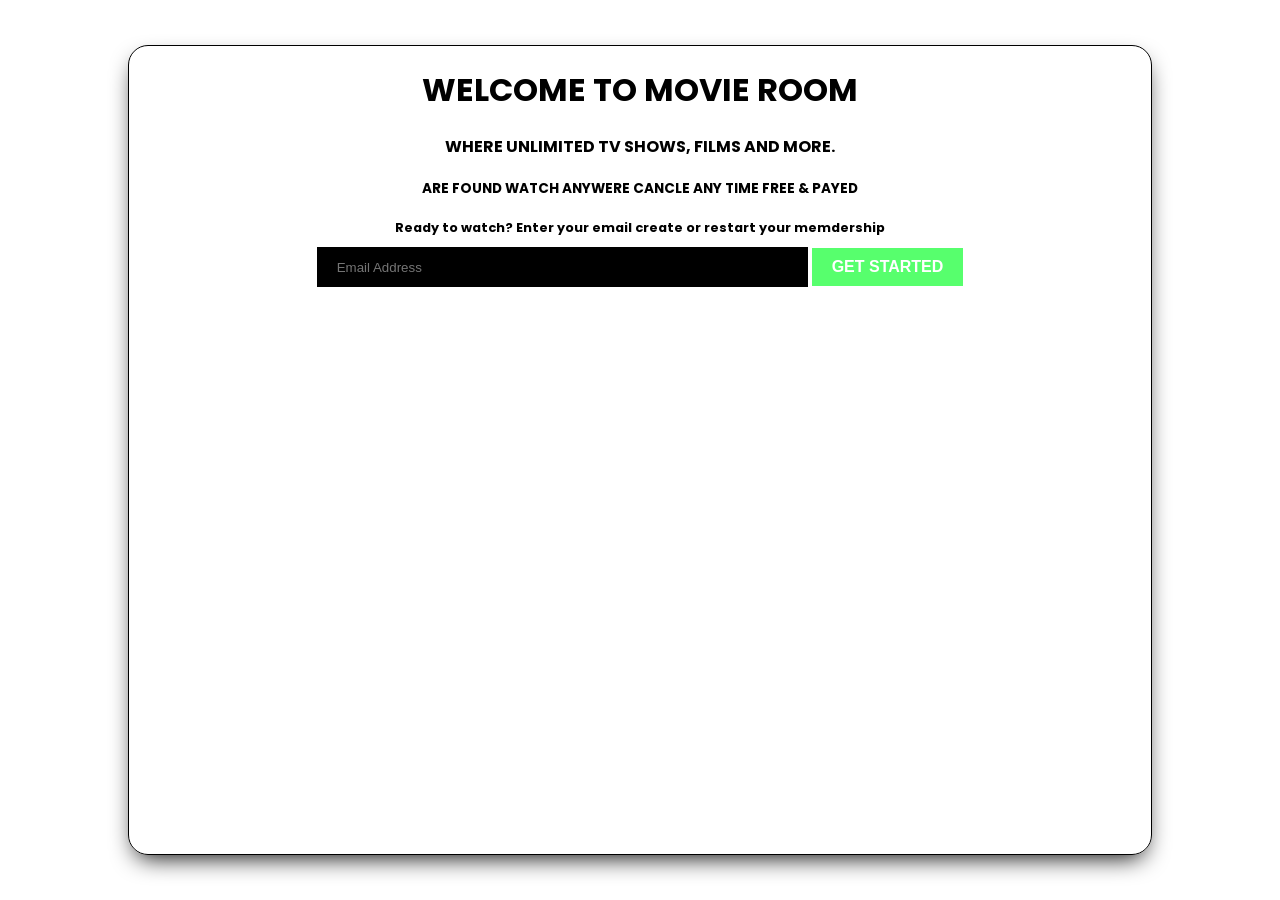
==== index.html @ cb878e0a "Add files via upload" ====
<!DOCTYPE html>
<html lang="en">
<head>
    <meta charset="UTF-8">
    <meta name="viewport" content="width=device-width, initial-scale=1.0">
    <link rel="stylesheet" href="style.css">
    <link rel="stylesheet" href="https://cdnjs.cloudflare.com/ajax/libs/font-awesome/6.7.2/css/all.min.css" integrity="sha512-Evv84Mr4kqVGRNSgIGL/F/aIDqQb7xQ2vcrdIwxfjThSH8CSR7PBEakCr51Ck+w+/U6swU2Im1vVX0SVk9ABhg==" crossorigin="anonymous" referrerpolicy="no-referrer" />
    <title>MOVIE ROOM</title>
</head>
<body>
    <header>
        <h1>WELCOME TO MOVIE ROOM</h1>
        <H2>WHERE UNLIMITED TV SHOWS, FILMS AND MORE.</H2>
        <h3>ARE FOUND   WATCH ANYWERE CANCLE ANY TIME FREE & PAYED</h3>
    <h4>Ready to watch? Enter your email create or restart your memdership</h4>
       <div ClassName="email_input">
        <input type="email"
        placeholder="Email Address"
        />
        <BUtton className="email_button">GET STARTED</BUtton>
       </div>
   
    </header>
</body>
</html>
---- style.css ----
@import url('https://fonts.googleapis.com/css2?family=Poppins:ital,wght@0,100;0,200;0,300;0,400;0,500;0,600;0,700;0,800;0,900;1,100;1,200;1,300;1,400;1,500;1,600;1,700;1,800;1,900&display=swap');
*{
    padding:0;
    margin:0;
    box-sizing: border-box;
}

body{
    width: 100%;
    height: 100vh;
    background-color:#ffffff ;
    font-family: 'poppins',sans-serif;
    display: flex;
    align-items: center;
    justify-content: center;
}
 
header {
    position: relative;
width: 80%;
height: 90%;
border: 1px solid #000000;
border-radius: 20px;
overflow: hidden;
box-shadow: 0px 10px 25px -8px #000;
justify-content: center;
text-align: center;
margin-left: auto;
margin-right: auto;
padding: 20px;
}

h1{
    font-size: 2rem;
    margin-bottom: 20px;
}

h2{
    font-size: 1rem;
    margin-bottom: 20px;
    top: 10%;
color: #000000;
}

h3{
    font-size: 0.85rem;
    margin-bottom: 20px;
    top: 5%;
color: #000000;
}

h4{
    font-size: 0.80rem;
    margin-bottom: 10px;
    top: 3%;
color: #000000;
}

input{
    padding: 20px;
    outline-width: 0;
    height: 10px;
    width: 50%;
    border: none;
    max-width: 600px;
    color: #ffffff;
    background-color: black;
}

button{
padding: 10px 20px;
font-size: 1rem;
color: #ffffff;
background-color: rgba(0, 255, 34, 0.658);
border: none;
font-weight: 600;
cursor: pointer;
}

button:hover{
    color: red;
    background-color: rgb(3, 110, 3);
    transition: 0.6s;
    border: none;
}
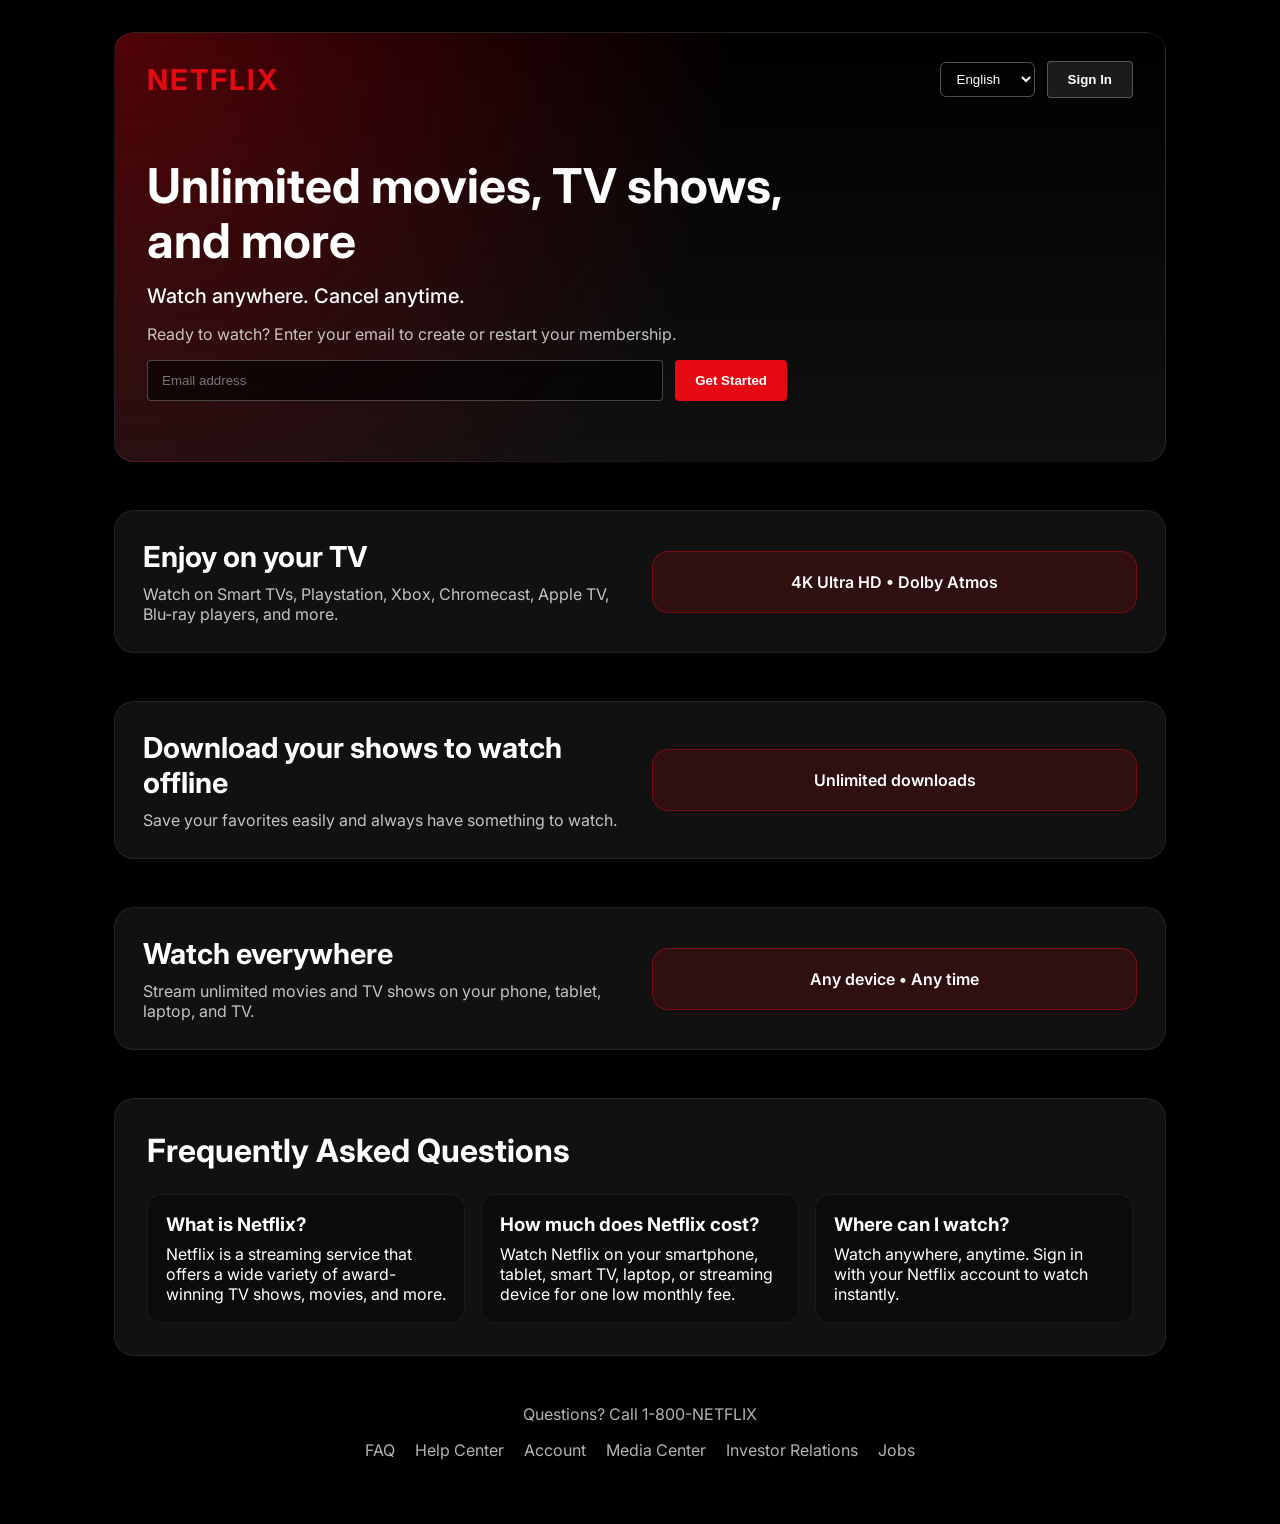
==== commit 89d25b6e: "Create Netflix landing page" ====
--- a/index.html
+++ b/index.html
@@ -1,25 +1,88 @@
-<!DOCTYPE html>
-<html lang="en">
-<head>
-    <meta charset="UTF-8">
-    <meta name="viewport" content="width=device-width, initial-scale=1.0">
-    <link rel="stylesheet" href="style.css">
-    <link rel="stylesheet" href="https://cdnjs.cloudflare.com/ajax/libs/font-awesome/6.7.2/css/all.min.css" integrity="sha512-Evv84Mr4kqVGRNSgIGL/F/aIDqQb7xQ2vcrdIwxfjThSH8CSR7PBEakCr51Ck+w+/U6swU2Im1vVX0SVk9ABhg==" crossorigin="anonymous" referrerpolicy="no-referrer" />
-    <title>MOVIE ROOM</title>
-</head>
-<body>
-    <header>
-        <h1>WELCOME TO MOVIE ROOM</h1>
-        <H2>WHERE UNLIMITED TV SHOWS, FILMS AND MORE.</H2>
-        <h3>ARE FOUND   WATCH ANYWERE CANCLE ANY TIME FREE & PAYED</h3>
-    <h4>Ready to watch? Enter your email create or restart your memdership</h4>
-       <div ClassName="email_input">
-        <input type="email"
-        placeholder="Email Address"
-        />
-        <BUtton className="email_button">GET STARTED</BUtton>
-       </div>
-   
-    </header>
-</body>
-</html>+<!DOCTYPE html>
+<html lang="en">
+<head>
+    <meta charset="UTF-8">
+    <meta name="viewport" content="width=device-width, initial-scale=1.0">
+    <link rel="stylesheet" href="style.css">
+    <title>Netflix - Watch TV Shows Online, Watch Movies Online</title>
+</head>
+<body>
+    <div class="page">
+        <header class="hero">
+            <nav class="nav">
+                <div class="logo">NETFLIX</div>
+                <div class="nav-actions">
+                    <select aria-label="Select language">
+                        <option>English</option>
+                        <option>Español</option>
+                    </select>
+                    <button class="btn secondary">Sign In</button>
+                </div>
+            </nav>
+            <div class="hero-content">
+                <h1>Unlimited movies, TV shows, and more</h1>
+                <p class="subtitle">Watch anywhere. Cancel anytime.</p>
+                <p class="cta-text">Ready to watch? Enter your email to create or restart your membership.</p>
+                <div class="cta">
+                    <input type="email" placeholder="Email address" />
+                    <button class="btn primary">Get Started</button>
+                </div>
+            </div>
+        </header>
+
+        <section class="feature">
+            <div>
+                <h2>Enjoy on your TV</h2>
+                <p>Watch on Smart TVs, Playstation, Xbox, Chromecast, Apple TV, Blu-ray players, and more.</p>
+            </div>
+            <div class="feature-card">4K Ultra HD • Dolby Atmos</div>
+        </section>
+
+        <section class="feature reverse">
+            <div>
+                <h2>Download your shows to watch offline</h2>
+                <p>Save your favorites easily and always have something to watch.</p>
+            </div>
+            <div class="feature-card">Unlimited downloads</div>
+        </section>
+
+        <section class="feature">
+            <div>
+                <h2>Watch everywhere</h2>
+                <p>Stream unlimited movies and TV shows on your phone, tablet, laptop, and TV.</p>
+            </div>
+            <div class="feature-card">Any device • Any time</div>
+        </section>
+
+        <section class="faq">
+            <h2>Frequently Asked Questions</h2>
+            <div class="faq-grid">
+                <article>
+                    <h3>What is Netflix?</h3>
+                    <p>Netflix is a streaming service that offers a wide variety of award-winning TV shows, movies, and more.</p>
+                </article>
+                <article>
+                    <h3>How much does Netflix cost?</h3>
+                    <p>Watch Netflix on your smartphone, tablet, smart TV, laptop, or streaming device for one low monthly fee.</p>
+                </article>
+                <article>
+                    <h3>Where can I watch?</h3>
+                    <p>Watch anywhere, anytime. Sign in with your Netflix account to watch instantly.</p>
+                </article>
+            </div>
+        </section>
+
+        <footer class="footer">
+            <p>Questions? Call 1-800-NETFLIX</p>
+            <div class="footer-links">
+                <a href="#">FAQ</a>
+                <a href="#">Help Center</a>
+                <a href="#">Account</a>
+                <a href="#">Media Center</a>
+                <a href="#">Investor Relations</a>
+                <a href="#">Jobs</a>
+            </div>
+        </footer>
+    </div>
+</body>
+</html>
--- a/style.css
+++ b/style.css
@@ -1,85 +1,217 @@
-@import url('https://fonts.googleapis.com/css2?family=Poppins:ital,wght@0,100;0,200;0,300;0,400;0,500;0,600;0,700;0,800;0,900;1,100;1,200;1,300;1,400;1,500;1,600;1,700;1,800;1,900&display=swap');
-*{
-    padding:0;
-    margin:0;
-    box-sizing: border-box;
-}
-
-body{
-    width: 100%;
-    height: 100vh;
-    background-color:#ffffff ;
-    font-family: 'poppins',sans-serif;
-    display: flex;
-    align-items: center;
-    justify-content: center;
-}
- 
-header {
-    position: relative;
-width: 80%;
-height: 90%;
-border: 1px solid #000000;
-border-radius: 20px;
-overflow: hidden;
-box-shadow: 0px 10px 25px -8px #000;
-justify-content: center;
-text-align: center;
-margin-left: auto;
-margin-right: auto;
-padding: 20px;
-}
-
-h1{
-    font-size: 2rem;
-    margin-bottom: 20px;
-}
-
-h2{
-    font-size: 1rem;
-    margin-bottom: 20px;
-    top: 10%;
-color: #000000;
-}
-
-h3{
-    font-size: 0.85rem;
-    margin-bottom: 20px;
-    top: 5%;
-color: #000000;
-}
-
-h4{
-    font-size: 0.80rem;
-    margin-bottom: 10px;
-    top: 3%;
-color: #000000;
-}
-
-input{
-    padding: 20px;
-    outline-width: 0;
-    height: 10px;
-    width: 50%;
-    border: none;
-    max-width: 600px;
-    color: #ffffff;
-    background-color: black;
-}
-
-button{
-padding: 10px 20px;
-font-size: 1rem;
-color: #ffffff;
-background-color: rgba(0, 255, 34, 0.658);
-border: none;
-font-weight: 600;
-cursor: pointer;
-}
-
-button:hover{
-    color: red;
-    background-color: rgb(3, 110, 3);
-    transition: 0.6s;
-    border: none;
-}+@import url('https://fonts.googleapis.com/css2?family=Inter:wght@300;400;500;600;700&display=swap');
+
+* {
+    margin: 0;
+    padding: 0;
+    box-sizing: border-box;
+}
+
+body {
+    font-family: 'Inter', sans-serif;
+    background: #000000;
+    color: #ffffff;
+    min-height: 100vh;
+}
+
+.page {
+    max-width: 1100px;
+    margin: 0 auto;
+    padding: 32px 24px 64px;
+    display: flex;
+    flex-direction: column;
+    gap: 48px;
+}
+
+.hero {
+    background: radial-gradient(circle at top left, rgba(229, 9, 20, 0.35), transparent 55%),
+        linear-gradient(180deg, rgba(0, 0, 0, 0.9) 0%, rgba(17, 17, 17, 0.95) 100%);
+    border-radius: 20px;
+    padding: 28px 32px 60px;
+    border: 1px solid rgba(255, 255, 255, 0.08);
+}
+
+.nav {
+    display: flex;
+    justify-content: space-between;
+    align-items: center;
+    gap: 20px;
+    margin-bottom: 60px;
+}
+
+.logo {
+    font-size: 1.8rem;
+    font-weight: 700;
+    letter-spacing: 2px;
+    color: #e50914;
+}
+
+.nav-actions {
+    display: flex;
+    gap: 12px;
+    align-items: center;
+}
+
+select {
+    background: transparent;
+    border: 1px solid rgba(255, 255, 255, 0.3);
+    color: #ffffff;
+    padding: 8px 12px;
+    border-radius: 6px;
+}
+
+select option {
+    color: #000000;
+}
+
+.btn {
+    border: none;
+    border-radius: 4px;
+    padding: 10px 20px;
+    font-weight: 600;
+    cursor: pointer;
+}
+
+.btn.primary {
+    background: #e50914;
+    color: #ffffff;
+}
+
+.btn.secondary {
+    background: rgba(255, 255, 255, 0.1);
+    color: #ffffff;
+    border: 1px solid rgba(255, 255, 255, 0.25);
+}
+
+.hero-content {
+    display: flex;
+    flex-direction: column;
+    gap: 16px;
+    max-width: 640px;
+}
+
+.hero-content h1 {
+    font-size: 3rem;
+    line-height: 1.15;
+}
+
+.subtitle {
+    font-size: 1.25rem;
+    font-weight: 500;
+}
+
+.cta-text {
+    color: rgba(255, 255, 255, 0.75);
+}
+
+.cta {
+    display: flex;
+    gap: 12px;
+    flex-wrap: wrap;
+}
+
+input {
+    flex: 1;
+    min-width: 220px;
+    padding: 12px 14px;
+    border-radius: 4px;
+    border: 1px solid rgba(255, 255, 255, 0.25);
+    background: rgba(0, 0, 0, 0.6);
+    color: #ffffff;
+}
+
+.feature {
+    display: grid;
+    grid-template-columns: repeat(auto-fit, minmax(240px, 1fr));
+    gap: 24px;
+    align-items: center;
+    background: #111111;
+    border-radius: 20px;
+    padding: 28px;
+    border: 1px solid rgba(255, 255, 255, 0.08);
+}
+
+.feature.reverse {
+    grid-auto-flow: dense;
+}
+
+.feature h2 {
+    font-size: 1.8rem;
+    margin-bottom: 10px;
+}
+
+.feature p {
+    color: rgba(255, 255, 255, 0.75);
+}
+
+.feature-card {
+    background: rgba(229, 9, 20, 0.15);
+    border: 1px solid rgba(229, 9, 20, 0.4);
+    padding: 20px;
+    border-radius: 16px;
+    font-weight: 600;
+    text-align: center;
+}
+
+.faq {
+    background: #111111;
+    border-radius: 20px;
+    padding: 32px;
+    border: 1px solid rgba(255, 255, 255, 0.08);
+}
+
+.faq h2 {
+    font-size: 2rem;
+    margin-bottom: 24px;
+}
+
+.faq-grid {
+    display: grid;
+    gap: 16px;
+    grid-template-columns: repeat(auto-fit, minmax(240px, 1fr));
+}
+
+.faq-grid article {
+    background: rgba(0, 0, 0, 0.35);
+    border-radius: 14px;
+    padding: 18px;
+    border: 1px solid rgba(255, 255, 255, 0.06);
+}
+
+.faq-grid h3 {
+    margin-bottom: 8px;
+}
+
+.footer {
+    text-align: center;
+    display: flex;
+    flex-direction: column;
+    gap: 16px;
+    color: rgba(255, 255, 255, 0.7);
+}
+
+.footer-links {
+    display: flex;
+    flex-wrap: wrap;
+    justify-content: center;
+    gap: 12px 20px;
+}
+
+.footer-links a {
+    color: rgba(255, 255, 255, 0.7);
+    text-decoration: none;
+}
+
+.footer-links a:hover {
+    color: #ffffff;
+}
+
+@media (max-width: 720px) {
+    .nav {
+        flex-direction: column;
+        align-items: flex-start;
+    }
+
+    .hero-content h1 {
+        font-size: 2.3rem;
+    }
+}
